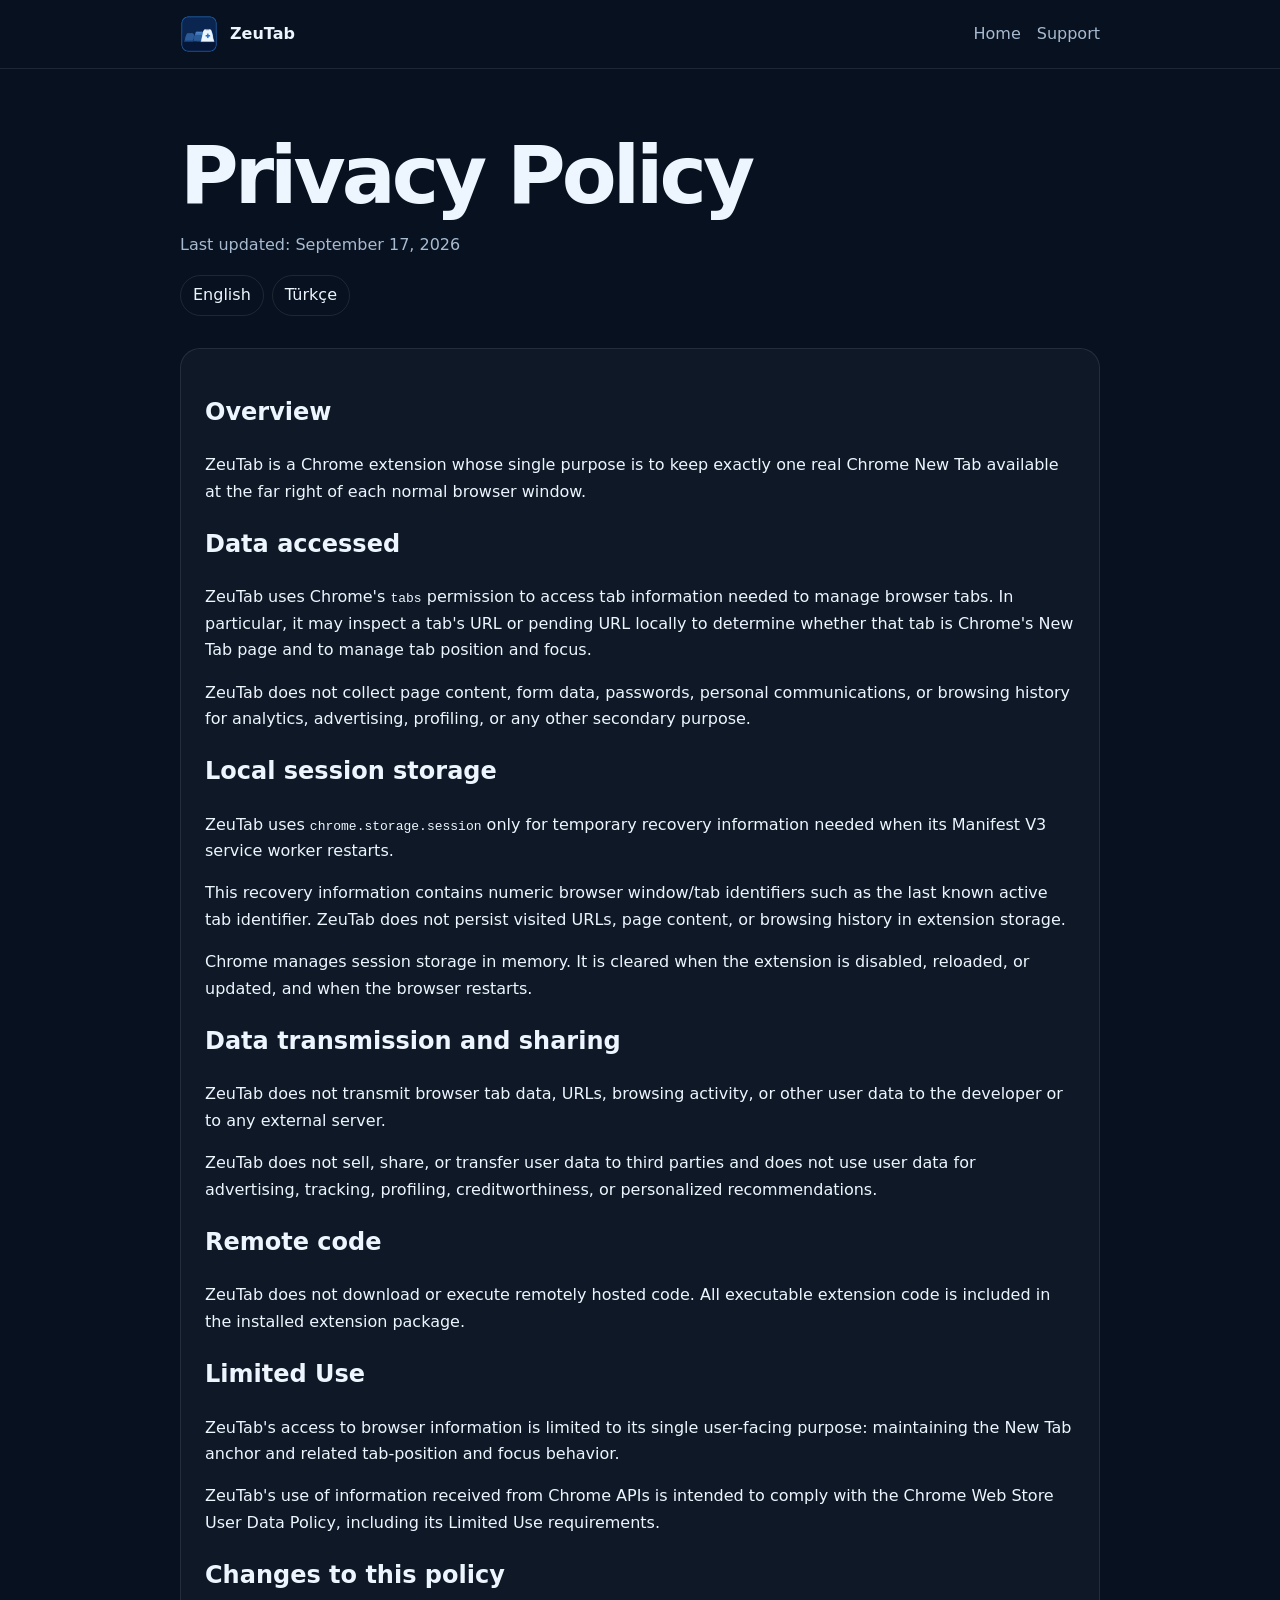
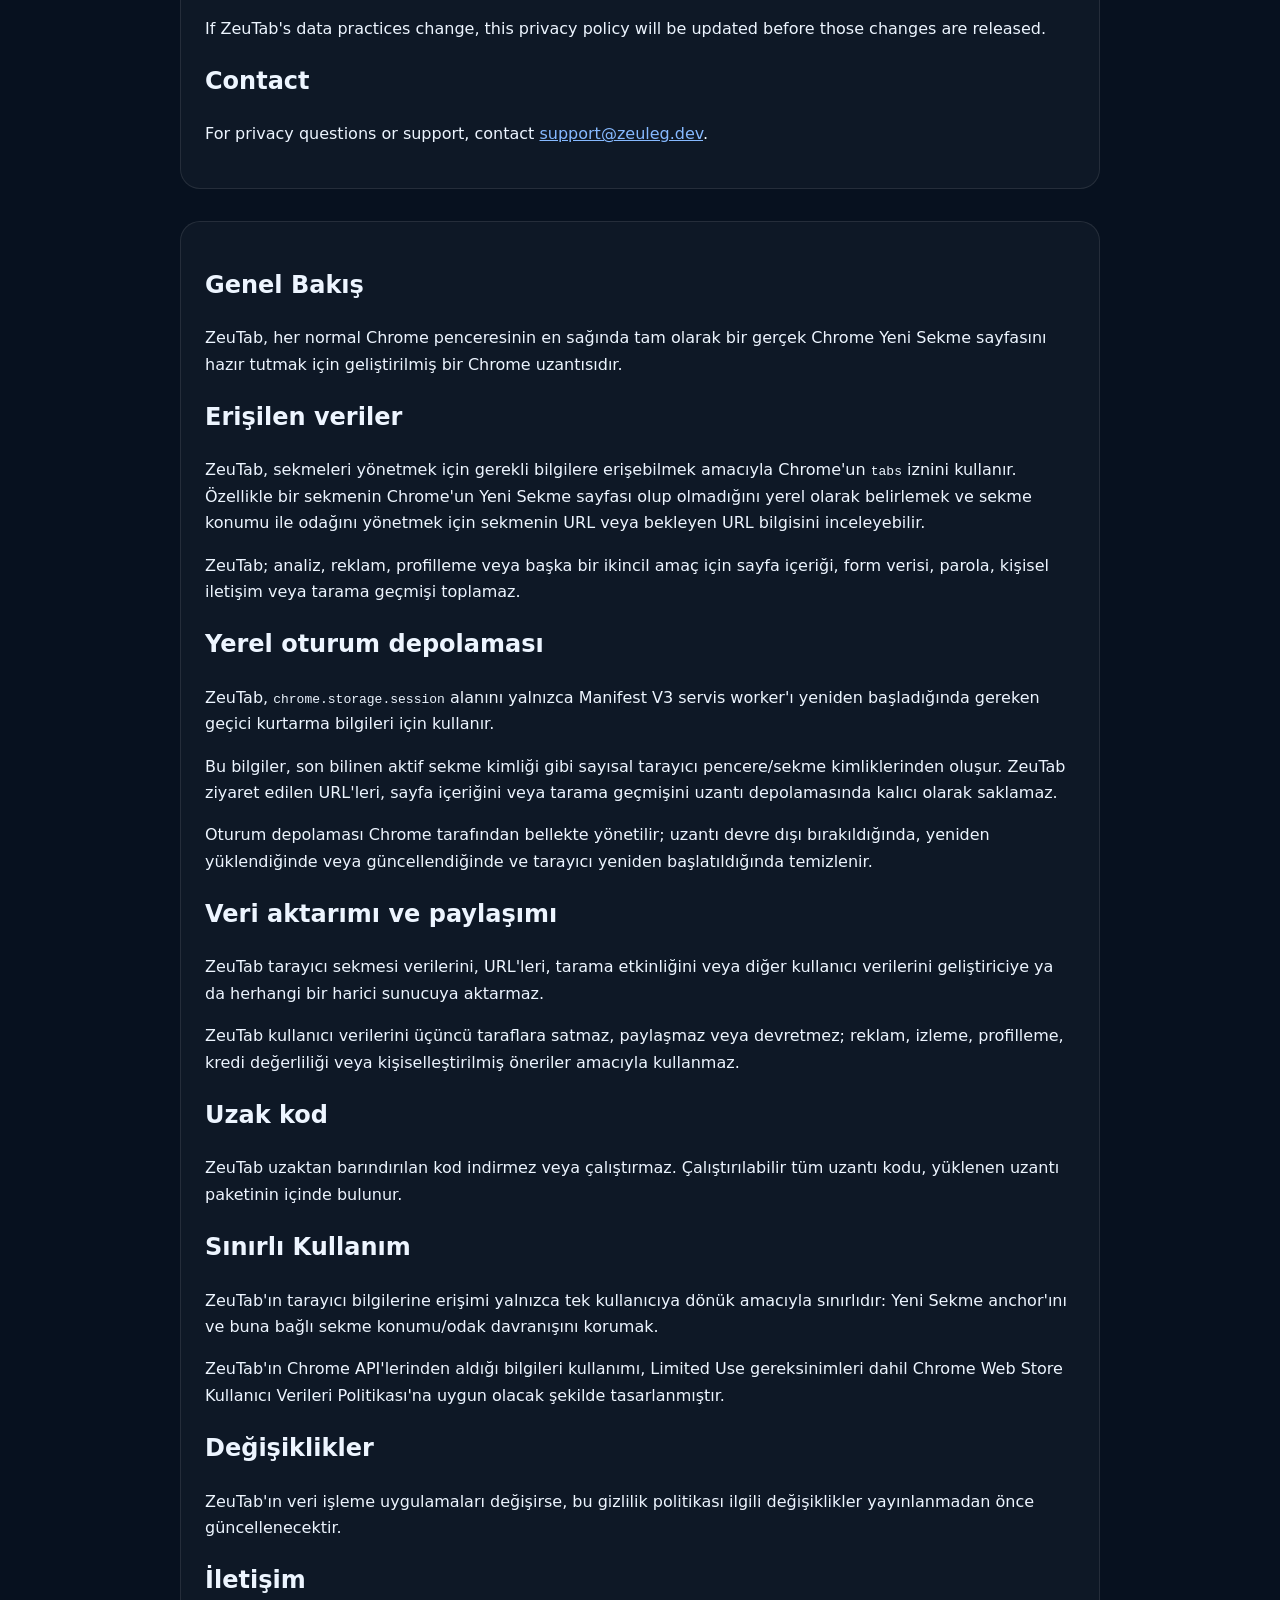
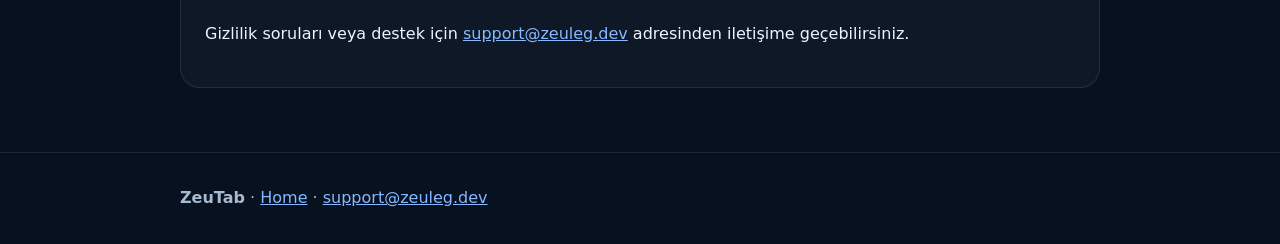
==== privacy/index.html @ 3dd9a34e "." ====
<!doctype html><html lang="en"><head><meta charset="utf-8"><meta name="viewport" content="width=device-width,initial-scale=1"><title>Privacy Policy · ZeuTab</title><link rel="icon" href="/assets/icon128.png"><link rel="stylesheet" href="/styles.css"></head><body><header><div class="wrap nav"><a class="brand" href="/"><img src="/assets/icon128.png" alt=""><span>ZeuTab</span></a><nav><a href="/">Home</a><a href="mailto:support@zeuleg.dev">Support</a></nav></div></header><main class="wrap policy"><h1>Privacy Policy</h1><p class="lede">Last updated: September 17, 2026</p><p><a class="pill" href="#english">English</a><a class="pill" href="#turkce">Türkçe</a></p><article id="english"><h2>Overview</h2><p>ZeuTab is a Chrome extension whose single purpose is to keep exactly one real Chrome New Tab available at the far right of each normal browser window.</p><h2>Data accessed</h2><p>ZeuTab uses Chrome's <code>tabs</code> permission to access tab information needed to manage browser tabs. In particular, it may inspect a tab's URL or pending URL locally to determine whether that tab is Chrome's New Tab page and to manage tab position and focus.</p><p>ZeuTab does not collect page content, form data, passwords, personal communications, or browsing history for analytics, advertising, profiling, or any other secondary purpose.</p><h2>Local session storage</h2><p>ZeuTab uses <code>chrome.storage.session</code> only for temporary recovery information needed when its Manifest V3 service worker restarts.</p><p>This recovery information contains numeric browser window/tab identifiers such as the last known active tab identifier. ZeuTab does not persist visited URLs, page content, or browsing history in extension storage.</p><p>Chrome manages session storage in memory. It is cleared when the extension is disabled, reloaded, or updated, and when the browser restarts.</p><h2>Data transmission and sharing</h2><p>ZeuTab does not transmit browser tab data, URLs, browsing activity, or other user data to the developer or to any external server.</p><p>ZeuTab does not sell, share, or transfer user data to third parties and does not use user data for advertising, tracking, profiling, creditworthiness, or personalized recommendations.</p><h2>Remote code</h2><p>ZeuTab does not download or execute remotely hosted code. All executable extension code is included in the installed extension package.</p><h2>Limited Use</h2><p>ZeuTab's access to browser information is limited to its single user-facing purpose: maintaining the New Tab anchor and related tab-position and focus behavior.</p><p>ZeuTab's use of information received from Chrome APIs is intended to comply with the Chrome Web Store User Data Policy, including its Limited Use requirements.</p><h2>Changes to this policy</h2><p>If ZeuTab's data practices change, this privacy policy will be updated before those changes are released.</p><h2>Contact</h2><p>For privacy questions or support, contact <a href="mailto:support@zeuleg.dev">support@zeuleg.dev</a>.</p></article><article id="turkce" lang="tr"><h2>Genel Bakış</h2><p>ZeuTab, her normal Chrome penceresinin en sağında tam olarak bir gerçek Chrome Yeni Sekme sayfasını hazır tutmak için geliştirilmiş bir Chrome uzantısıdır.</p><h2>Erişilen veriler</h2><p>ZeuTab, sekmeleri yönetmek için gerekli bilgilere erişebilmek amacıyla Chrome'un <code>tabs</code> iznini kullanır. Özellikle bir sekmenin Chrome'un Yeni Sekme sayfası olup olmadığını yerel olarak belirlemek ve sekme konumu ile odağını yönetmek için sekmenin URL veya bekleyen URL bilgisini inceleyebilir.</p><p>ZeuTab; analiz, reklam, profilleme veya başka bir ikincil amaç için sayfa içeriği, form verisi, parola, kişisel iletişim veya tarama geçmişi toplamaz.</p><h2>Yerel oturum depolaması</h2><p>ZeuTab, <code>chrome.storage.session</code> alanını yalnızca Manifest V3 servis worker'ı yeniden başladığında gereken geçici kurtarma bilgileri için kullanır.</p><p>Bu bilgiler, son bilinen aktif sekme kimliği gibi sayısal tarayıcı pencere/sekme kimliklerinden oluşur. ZeuTab ziyaret edilen URL'leri, sayfa içeriğini veya tarama geçmişini uzantı depolamasında kalıcı olarak saklamaz.</p><p>Oturum depolaması Chrome tarafından bellekte yönetilir; uzantı devre dışı bırakıldığında, yeniden yüklendiğinde veya güncellendiğinde ve tarayıcı yeniden başlatıldığında temizlenir.</p><h2>Veri aktarımı ve paylaşımı</h2><p>ZeuTab tarayıcı sekmesi verilerini, URL'leri, tarama etkinliğini veya diğer kullanıcı verilerini geliştiriciye ya da herhangi bir harici sunucuya aktarmaz.</p><p>ZeuTab kullanıcı verilerini üçüncü taraflara satmaz, paylaşmaz veya devretmez; reklam, izleme, profilleme, kredi değerliliği veya kişiselleştirilmiş öneriler amacıyla kullanmaz.</p><h2>Uzak kod</h2><p>ZeuTab uzaktan barındırılan kod indirmez veya çalıştırmaz. Çalıştırılabilir tüm uzantı kodu, yüklenen uzantı paketinin içinde bulunur.</p><h2>Sınırlı Kullanım</h2><p>ZeuTab'ın tarayıcı bilgilerine erişimi yalnızca tek kullanıcıya dönük amacıyla sınırlıdır: Yeni Sekme anchor'ını ve buna bağlı sekme konumu/odak davranışını korumak.</p><p>ZeuTab'ın Chrome API'lerinden aldığı bilgileri kullanımı, Limited Use gereksinimleri dahil Chrome Web Store Kullanıcı Verileri Politikası'na uygun olacak şekilde tasarlanmıştır.</p><h2>Değişiklikler</h2><p>ZeuTab'ın veri işleme uygulamaları değişirse, bu gizlilik politikası ilgili değişiklikler yayınlanmadan önce güncellenecektir.</p><h2>İletişim</h2><p>Gizlilik soruları veya destek için <a href="mailto:support@zeuleg.dev">support@zeuleg.dev</a> adresinden iletişime geçebilirsiniz.</p></article></main><footer><div class="wrap"><strong>ZeuTab</strong> · <a href="/">Home</a> · <a href="mailto:support@zeuleg.dev">support@zeuleg.dev</a></div></footer></body></html>
---- styles.css ----
body{margin:0;font-family:system-ui,-apple-system,Segoe UI,sans-serif;background:#07111f;color:#edf5ff;line-height:1.65}a{color:#86b9ff}.wrap{width:min(calc(100% - 2rem),920px);margin:auto}header,footer{border-color:#ffffff18;border-style:solid;border-width:0 0 1px}.nav{min-height:68px;display:flex;align-items:center;justify-content:space-between}.brand{display:flex;gap:.75rem;align-items:center;color:#edf5ff;text-decoration:none;font-weight:800}.brand img{width:38px;height:38px;border-radius:10px}nav a{margin-left:1rem;color:#a7bad0;text-decoration:none}.hero{padding:6rem 0 4rem;display:grid;grid-template-columns:1fr auto;gap:3rem;align-items:center}.hero h1,.policy h1{font-size:clamp(2.6rem,8vw,5rem);line-height:1;letter-spacing:-.05em;margin:.2rem 0 1rem}.hero p,.lede,.card p,footer{color:#a7bad0}.hero img{width:150px;height:150px;border-radius:30px}.grid{display:grid;grid-template-columns:repeat(3,1fr);gap:1rem;margin-bottom:5rem}.card,article{background:#ffffff08;border:1px solid #ffffff18;border-radius:20px;padding:1.5rem}.policy{padding:4rem 0}.policy article{margin-top:2rem}.pill{display:inline-block;padding:.4rem .75rem;border:1px solid #ffffff18;border-radius:999px;text-decoration:none;color:#edf5ff;margin-right:.5rem}footer{padding:2rem 0;border-width:1px 0 0}@media(max-width:760px){.hero{grid-template-columns:1fr}.grid{grid-template-columns:1fr}nav{display:none}}
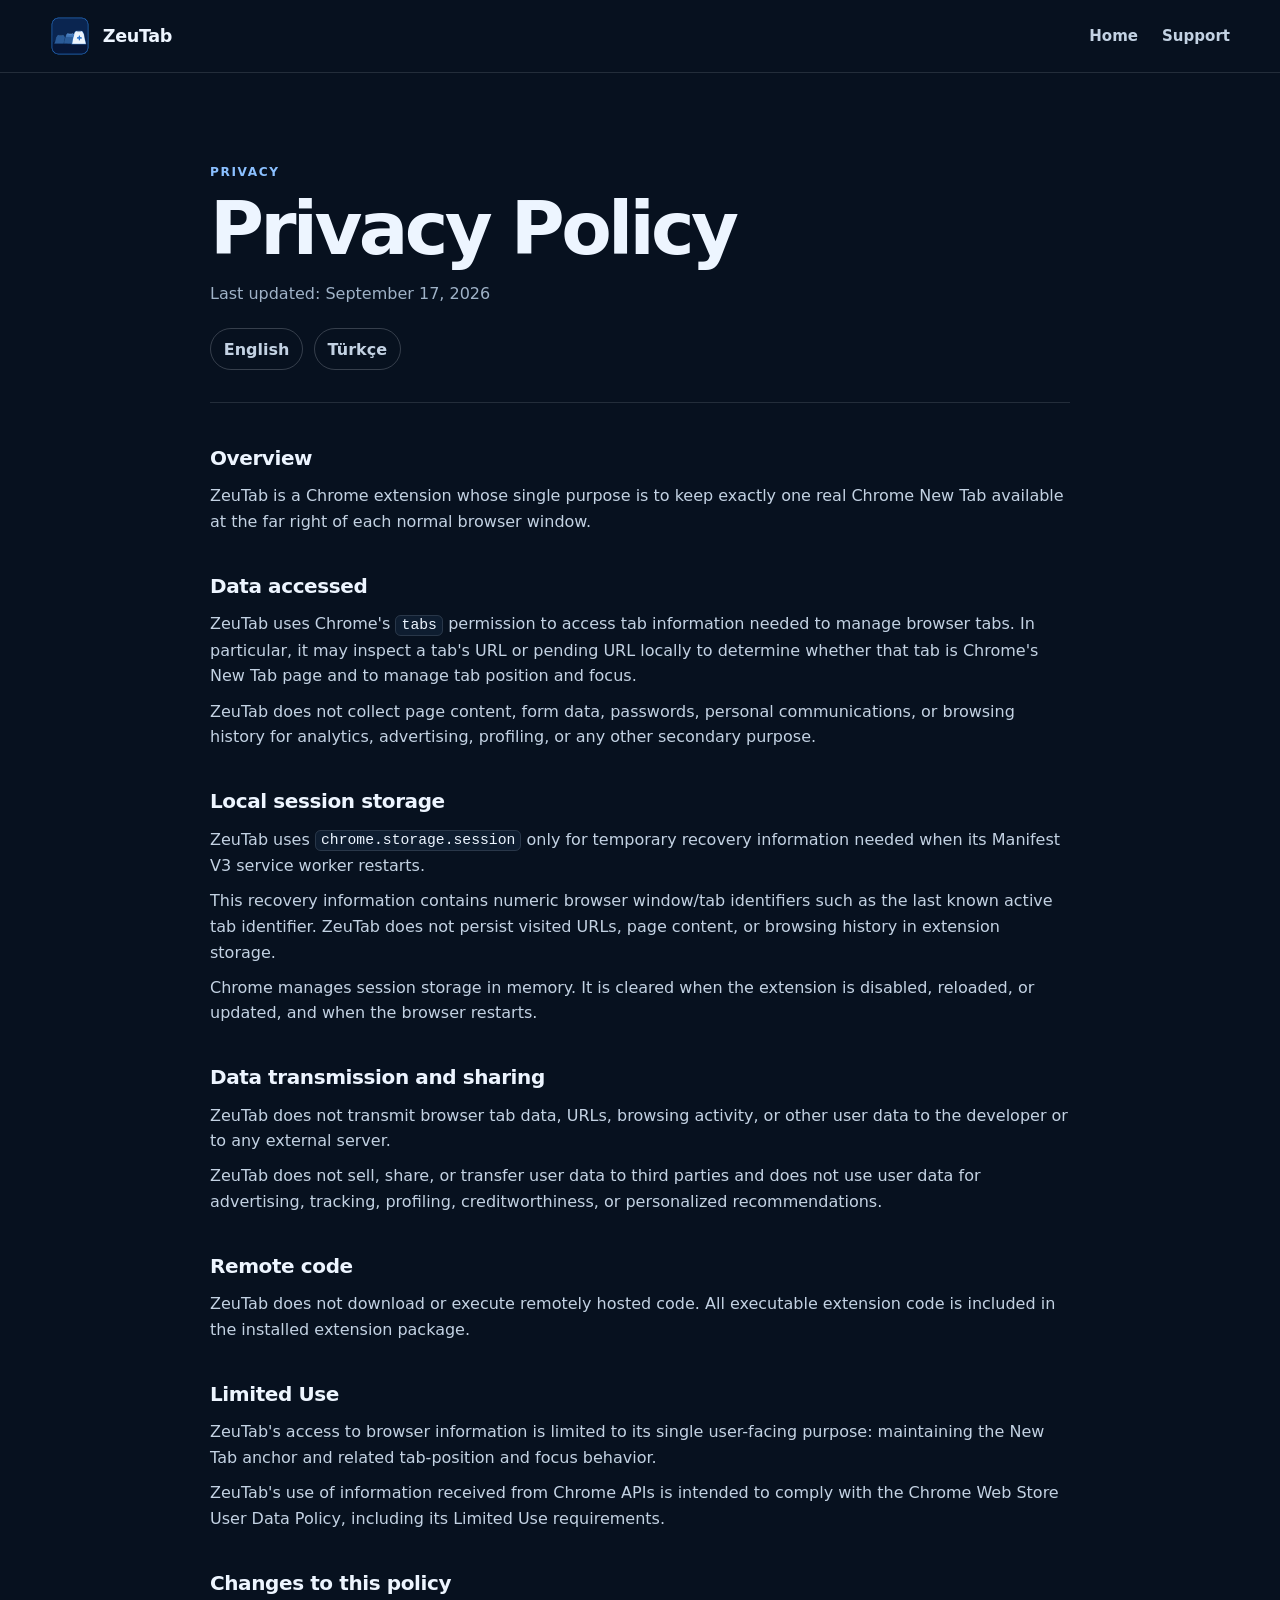
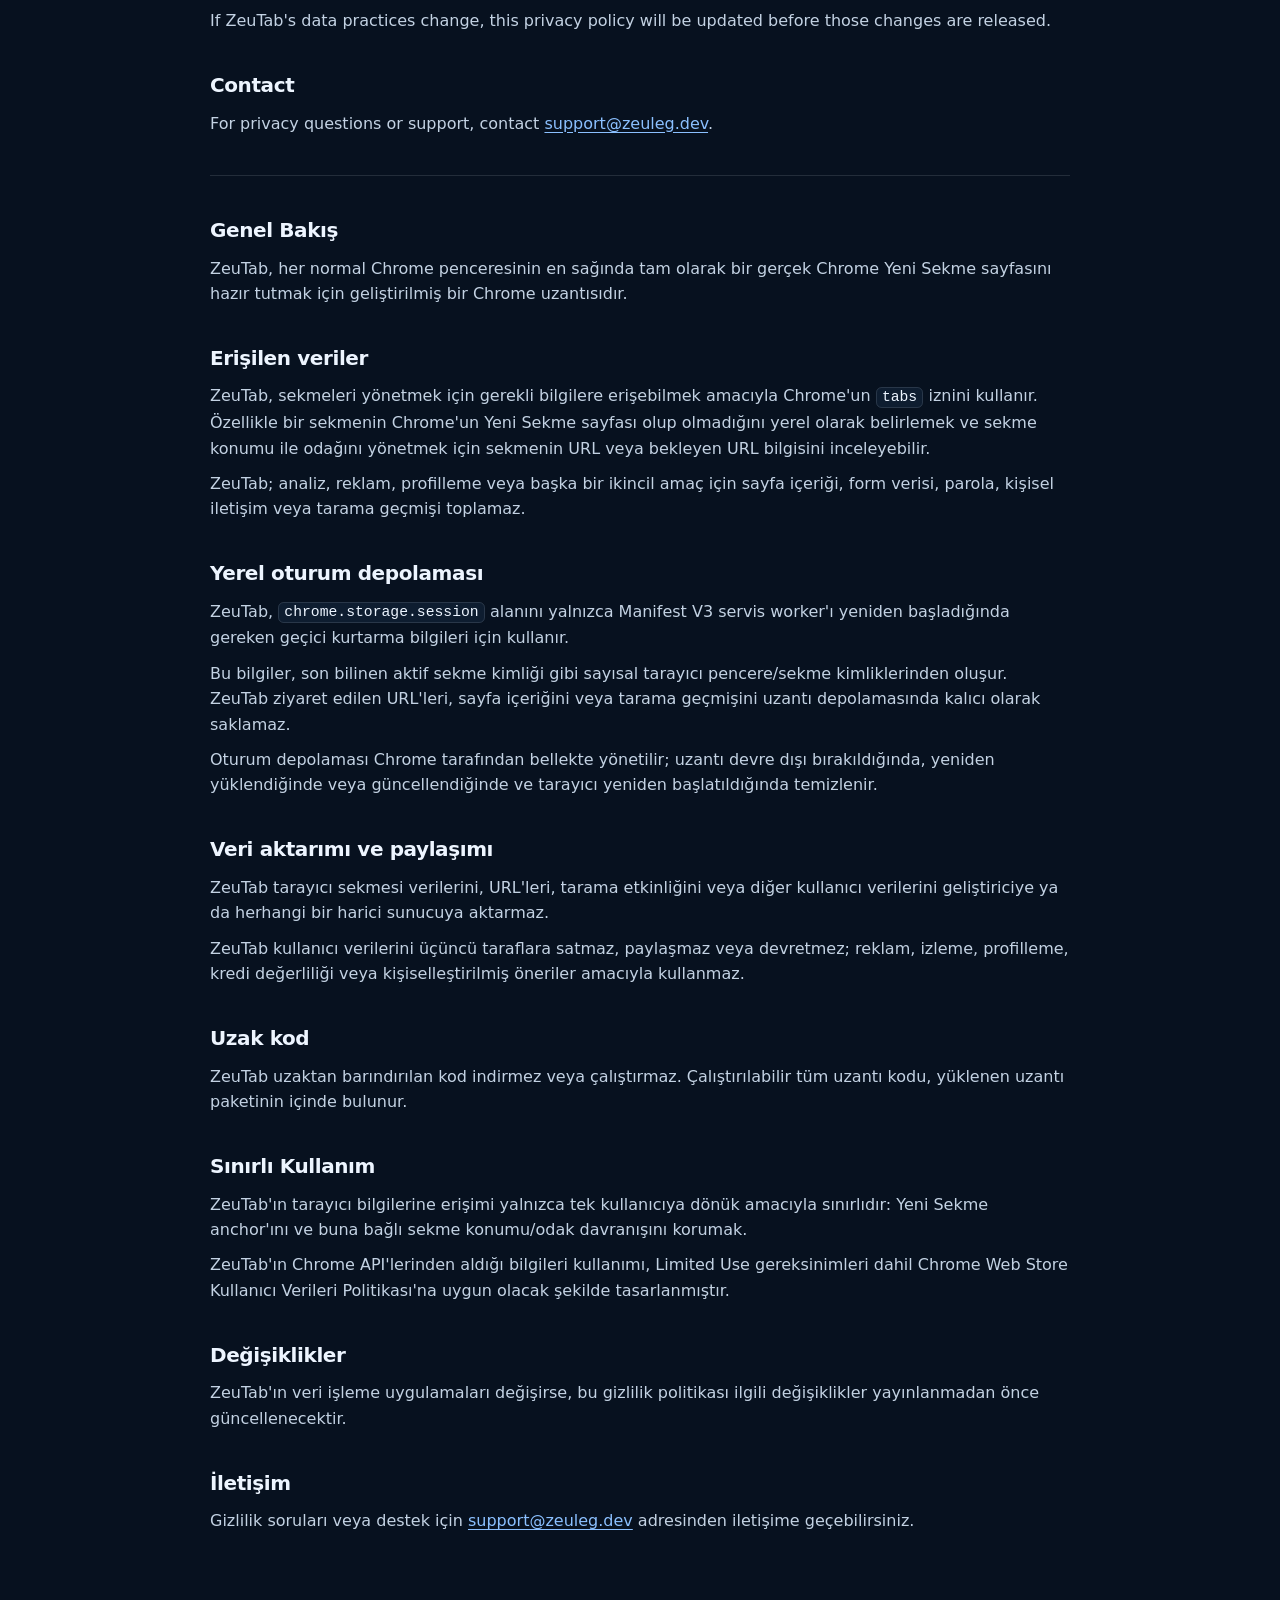
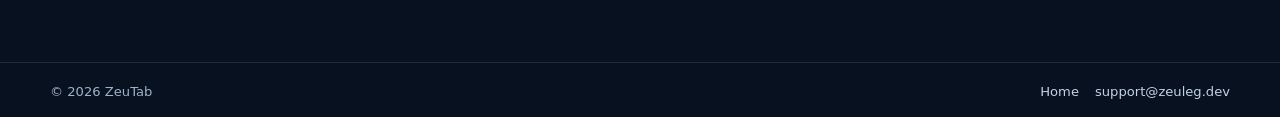
==== commit 93033edd: "Polish privacy page presentation" ====
--- a/privacy/index.html
+++ b/privacy/index.html
@@ -1 +1,115 @@
-<!doctype html><html lang="en"><head><meta charset="utf-8"><meta name="viewport" content="width=device-width,initial-scale=1"><title>Privacy Policy · ZeuTab</title><link rel="icon" href="/assets/icon128.png"><link rel="stylesheet" href="/styles.css"></head><body><header><div class="wrap nav"><a class="brand" href="/"><img src="/assets/icon128.png" alt=""><span>ZeuTab</span></a><nav><a href="/">Home</a><a href="mailto:support@zeuleg.dev">Support</a></nav></div></header><main class="wrap policy"><h1>Privacy Policy</h1><p class="lede">Last updated: September 17, 2026</p><p><a class="pill" href="#english">English</a><a class="pill" href="#turkce">Türkçe</a></p><article id="english"><h2>Overview</h2><p>ZeuTab is a Chrome extension whose single purpose is to keep exactly one real Chrome New Tab available at the far right of each normal browser window.</p><h2>Data accessed</h2><p>ZeuTab uses Chrome's <code>tabs</code> permission to access tab information needed to manage browser tabs. In particular, it may inspect a tab's URL or pending URL locally to determine whether that tab is Chrome's New Tab page and to manage tab position and focus.</p><p>ZeuTab does not collect page content, form data, passwords, personal communications, or browsing history for analytics, advertising, profiling, or any other secondary purpose.</p><h2>Local session storage</h2><p>ZeuTab uses <code>chrome.storage.session</code> only for temporary recovery information needed when its Manifest V3 service worker restarts.</p><p>This recovery information contains numeric browser window/tab identifiers such as the last known active tab identifier. ZeuTab does not persist visited URLs, page content, or browsing history in extension storage.</p><p>Chrome manages session storage in memory. It is cleared when the extension is disabled, reloaded, or updated, and when the browser restarts.</p><h2>Data transmission and sharing</h2><p>ZeuTab does not transmit browser tab data, URLs, browsing activity, or other user data to the developer or to any external server.</p><p>ZeuTab does not sell, share, or transfer user data to third parties and does not use user data for advertising, tracking, profiling, creditworthiness, or personalized recommendations.</p><h2>Remote code</h2><p>ZeuTab does not download or execute remotely hosted code. All executable extension code is included in the installed extension package.</p><h2>Limited Use</h2><p>ZeuTab's access to browser information is limited to its single user-facing purpose: maintaining the New Tab anchor and related tab-position and focus behavior.</p><p>ZeuTab's use of information received from Chrome APIs is intended to comply with the Chrome Web Store User Data Policy, including its Limited Use requirements.</p><h2>Changes to this policy</h2><p>If ZeuTab's data practices change, this privacy policy will be updated before those changes are released.</p><h2>Contact</h2><p>For privacy questions or support, contact <a href="mailto:support@zeuleg.dev">support@zeuleg.dev</a>.</p></article><article id="turkce" lang="tr"><h2>Genel Bakış</h2><p>ZeuTab, her normal Chrome penceresinin en sağında tam olarak bir gerçek Chrome Yeni Sekme sayfasını hazır tutmak için geliştirilmiş bir Chrome uzantısıdır.</p><h2>Erişilen veriler</h2><p>ZeuTab, sekmeleri yönetmek için gerekli bilgilere erişebilmek amacıyla Chrome'un <code>tabs</code> iznini kullanır. Özellikle bir sekmenin Chrome'un Yeni Sekme sayfası olup olmadığını yerel olarak belirlemek ve sekme konumu ile odağını yönetmek için sekmenin URL veya bekleyen URL bilgisini inceleyebilir.</p><p>ZeuTab; analiz, reklam, profilleme veya başka bir ikincil amaç için sayfa içeriği, form verisi, parola, kişisel iletişim veya tarama geçmişi toplamaz.</p><h2>Yerel oturum depolaması</h2><p>ZeuTab, <code>chrome.storage.session</code> alanını yalnızca Manifest V3 servis worker'ı yeniden başladığında gereken geçici kurtarma bilgileri için kullanır.</p><p>Bu bilgiler, son bilinen aktif sekme kimliği gibi sayısal tarayıcı pencere/sekme kimliklerinden oluşur. ZeuTab ziyaret edilen URL'leri, sayfa içeriğini veya tarama geçmişini uzantı depolamasında kalıcı olarak saklamaz.</p><p>Oturum depolaması Chrome tarafından bellekte yönetilir; uzantı devre dışı bırakıldığında, yeniden yüklendiğinde veya güncellendiğinde ve tarayıcı yeniden başlatıldığında temizlenir.</p><h2>Veri aktarımı ve paylaşımı</h2><p>ZeuTab tarayıcı sekmesi verilerini, URL'leri, tarama etkinliğini veya diğer kullanıcı verilerini geliştiriciye ya da herhangi bir harici sunucuya aktarmaz.</p><p>ZeuTab kullanıcı verilerini üçüncü taraflara satmaz, paylaşmaz veya devretmez; reklam, izleme, profilleme, kredi değerliliği veya kişiselleştirilmiş öneriler amacıyla kullanmaz.</p><h2>Uzak kod</h2><p>ZeuTab uzaktan barındırılan kod indirmez veya çalıştırmaz. Çalıştırılabilir tüm uzantı kodu, yüklenen uzantı paketinin içinde bulunur.</p><h2>Sınırlı Kullanım</h2><p>ZeuTab'ın tarayıcı bilgilerine erişimi yalnızca tek kullanıcıya dönük amacıyla sınırlıdır: Yeni Sekme anchor'ını ve buna bağlı sekme konumu/odak davranışını korumak.</p><p>ZeuTab'ın Chrome API'lerinden aldığı bilgileri kullanımı, Limited Use gereksinimleri dahil Chrome Web Store Kullanıcı Verileri Politikası'na uygun olacak şekilde tasarlanmıştır.</p><h2>Değişiklikler</h2><p>ZeuTab'ın veri işleme uygulamaları değişirse, bu gizlilik politikası ilgili değişiklikler yayınlanmadan önce güncellenecektir.</p><h2>İletişim</h2><p>Gizlilik soruları veya destek için <a href="mailto:support@zeuleg.dev">support@zeuleg.dev</a> adresinden iletişime geçebilirsiniz.</p></article></main><footer><div class="wrap"><strong>ZeuTab</strong> · <a href="/">Home</a> · <a href="mailto:support@zeuleg.dev">support@zeuleg.dev</a></div></footer></body></html>+<!doctype html>
+<html lang="en">
+  <head>
+    <meta charset="utf-8" />
+    <meta name="viewport" content="width=device-width, initial-scale=1" />
+    <title>Privacy Policy · ZeuTab</title>
+    <meta
+      name="description"
+      content="ZeuTab privacy policy: local tab processing, temporary session recovery hints, and no transmission of tab data to external servers."
+    />
+    <link rel="icon" type="image/png" sizes="128x128" href="/assets/icon128.png" />
+    <link rel="stylesheet" href="/styles.css" />
+  </head>
+  <body>
+    <a class="skip-link" href="#main">Skip to content</a>
+    <div class="page-shell">
+      <header class="site-header">
+        <div class="wrap header-inner">
+          <a class="brand" href="/" aria-label="ZeuTab home">
+            <img src="/assets/icon128.png" width="40" height="40" alt="" />
+            <span>ZeuTab</span>
+          </a>
+          <nav class="site-nav" aria-label="Primary navigation">
+            <a href="/">Home</a>
+            <a href="mailto:support@zeuleg.dev">Support</a>
+          </nav>
+        </div>
+      </header>
+
+      <main id="main" class="policy-main">
+        <header class="policy-header">
+          <p class="policy-kicker">Privacy</p>
+          <h1>Privacy Policy</h1>
+          <p class="policy-meta">Last updated: September 17, 2026</p>
+          <nav class="language-links" aria-label="Privacy policy languages">
+            <a class="pill" href="#english">English</a>
+            <a class="pill" href="#turkce">Türkçe</a>
+          </nav>
+        </header>
+
+        <article id="english" class="policy-article">
+          <h2>Overview</h2>
+          <p>ZeuTab is a Chrome extension whose single purpose is to keep exactly one real Chrome New Tab available at the far right of each normal browser window.</p>
+
+          <h2>Data accessed</h2>
+          <p>ZeuTab uses Chrome's <code>tabs</code> permission to access tab information needed to manage browser tabs. In particular, it may inspect a tab's URL or pending URL locally to determine whether that tab is Chrome's New Tab page and to manage tab position and focus.</p>
+          <p>ZeuTab does not collect page content, form data, passwords, personal communications, or browsing history for analytics, advertising, profiling, or any other secondary purpose.</p>
+
+          <h2>Local session storage</h2>
+          <p>ZeuTab uses <code>chrome.storage.session</code> only for temporary recovery information needed when its Manifest V3 service worker restarts.</p>
+          <p>This recovery information contains numeric browser window/tab identifiers such as the last known active tab identifier. ZeuTab does not persist visited URLs, page content, or browsing history in extension storage.</p>
+          <p>Chrome manages session storage in memory. It is cleared when the extension is disabled, reloaded, or updated, and when the browser restarts.</p>
+
+          <h2>Data transmission and sharing</h2>
+          <p>ZeuTab does not transmit browser tab data, URLs, browsing activity, or other user data to the developer or to any external server.</p>
+          <p>ZeuTab does not sell, share, or transfer user data to third parties and does not use user data for advertising, tracking, profiling, creditworthiness, or personalized recommendations.</p>
+
+          <h2>Remote code</h2>
+          <p>ZeuTab does not download or execute remotely hosted code. All executable extension code is included in the installed extension package.</p>
+
+          <h2>Limited Use</h2>
+          <p>ZeuTab's access to browser information is limited to its single user-facing purpose: maintaining the New Tab anchor and related tab-position and focus behavior.</p>
+          <p>ZeuTab's use of information received from Chrome APIs is intended to comply with the Chrome Web Store User Data Policy, including its Limited Use requirements.</p>
+
+          <h2>Changes to this policy</h2>
+          <p>If ZeuTab's data practices change, this privacy policy will be updated before those changes are released.</p>
+
+          <h2>Contact</h2>
+          <p>For privacy questions or support, contact <a href="mailto:support@zeuleg.dev">support@zeuleg.dev</a>.</p>
+        </article>
+
+        <article id="turkce" class="policy-article" lang="tr">
+          <h2>Genel Bakış</h2>
+          <p>ZeuTab, her normal Chrome penceresinin en sağında tam olarak bir gerçek Chrome Yeni Sekme sayfasını hazır tutmak için geliştirilmiş bir Chrome uzantısıdır.</p>
+
+          <h2>Erişilen veriler</h2>
+          <p>ZeuTab, sekmeleri yönetmek için gerekli bilgilere erişebilmek amacıyla Chrome'un <code>tabs</code> iznini kullanır. Özellikle bir sekmenin Chrome'un Yeni Sekme sayfası olup olmadığını yerel olarak belirlemek ve sekme konumu ile odağını yönetmek için sekmenin URL veya bekleyen URL bilgisini inceleyebilir.</p>
+          <p>ZeuTab; analiz, reklam, profilleme veya başka bir ikincil amaç için sayfa içeriği, form verisi, parola, kişisel iletişim veya tarama geçmişi toplamaz.</p>
+
+          <h2>Yerel oturum depolaması</h2>
+          <p>ZeuTab, <code>chrome.storage.session</code> alanını yalnızca Manifest V3 servis worker'ı yeniden başladığında gereken geçici kurtarma bilgileri için kullanır.</p>
+          <p>Bu bilgiler, son bilinen aktif sekme kimliği gibi sayısal tarayıcı pencere/sekme kimliklerinden oluşur. ZeuTab ziyaret edilen URL'leri, sayfa içeriğini veya tarama geçmişini uzantı depolamasında kalıcı olarak saklamaz.</p>
+          <p>Oturum depolaması Chrome tarafından bellekte yönetilir; uzantı devre dışı bırakıldığında, yeniden yüklendiğinde veya güncellendiğinde ve tarayıcı yeniden başlatıldığında temizlenir.</p>
+
+          <h2>Veri aktarımı ve paylaşımı</h2>
+          <p>ZeuTab tarayıcı sekmesi verilerini, URL'leri, tarama etkinliğini veya diğer kullanıcı verilerini geliştiriciye ya da herhangi bir harici sunucuya aktarmaz.</p>
+          <p>ZeuTab kullanıcı verilerini üçüncü taraflara satmaz, paylaşmaz veya devretmez; reklam, izleme, profilleme, kredi değerliliği veya kişiselleştirilmiş öneriler amacıyla kullanmaz.</p>
+
+          <h2>Uzak kod</h2>
+          <p>ZeuTab uzaktan barındırılan kod indirmez veya çalıştırmaz. Çalıştırılabilir tüm uzantı kodu, yüklenen uzantı paketinin içinde bulunur.</p>
+
+          <h2>Sınırlı Kullanım</h2>
+          <p>ZeuTab'ın tarayıcı bilgilerine erişimi yalnızca tek kullanıcıya dönük amacıyla sınırlıdır: Yeni Sekme anchor'ını ve buna bağlı sekme konumu/odak davranışını korumak.</p>
+          <p>ZeuTab'ın Chrome API'lerinden aldığı bilgileri kullanımı, Limited Use gereksinimleri dahil Chrome Web Store Kullanıcı Verileri Politikası'na uygun olacak şekilde tasarlanmıştır.</p>
+
+          <h2>Değişiklikler</h2>
+          <p>ZeuTab'ın veri işleme uygulamaları değişirse, bu gizlilik politikası ilgili değişiklikler yayınlanmadan önce güncellenecektir.</p>
+
+          <h2>İletişim</h2>
+          <p>Gizlilik soruları veya destek için <a href="mailto:support@zeuleg.dev">support@zeuleg.dev</a> adresinden iletişime geçebilirsiniz.</p>
+        </article>
+      </main>
+
+      <footer class="site-footer">
+        <div class="wrap footer-inner">
+          <span>© 2026 ZeuTab</span>
+          <span class="footer-links">
+            <a href="/">Home</a>
+            <a href="mailto:support@zeuleg.dev">support@zeuleg.dev</a>
+          </span>
+        </div>
+      </footer>
+    </div>
+  </body>
+</html>
--- a/styles.css
+++ b/styles.css
@@ -1 +1,534 @@
-body{margin:0;font-family:system-ui,-apple-system,Segoe UI,sans-serif;background:#07111f;color:#edf5ff;line-height:1.65}a{color:#86b9ff}.wrap{width:min(calc(100% - 2rem),920px);margin:auto}header,footer{border-color:#ffffff18;border-style:solid;border-width:0 0 1px}.nav{min-height:68px;display:flex;align-items:center;justify-content:space-between}.brand{display:flex;gap:.75rem;align-items:center;color:#edf5ff;text-decoration:none;font-weight:800}.brand img{width:38px;height:38px;border-radius:10px}nav a{margin-left:1rem;color:#a7bad0;text-decoration:none}.hero{padding:6rem 0 4rem;display:grid;grid-template-columns:1fr auto;gap:3rem;align-items:center}.hero h1,.policy h1{font-size:clamp(2.6rem,8vw,5rem);line-height:1;letter-spacing:-.05em;margin:.2rem 0 1rem}.hero p,.lede,.card p,footer{color:#a7bad0}.hero img{width:150px;height:150px;border-radius:30px}.grid{display:grid;grid-template-columns:repeat(3,1fr);gap:1rem;margin-bottom:5rem}.card,article{background:#ffffff08;border:1px solid #ffffff18;border-radius:20px;padding:1.5rem}.policy{padding:4rem 0}.policy article{margin-top:2rem}.pill{display:inline-block;padding:.4rem .75rem;border:1px solid #ffffff18;border-radius:999px;text-decoration:none;color:#edf5ff;margin-right:.5rem}footer{padding:2rem 0;border-width:1px 0 0}@media(max-width:760px){.hero{grid-template-columns:1fr}.grid{grid-template-columns:1fr}nav{display:none}}+:root {
+  color-scheme: dark;
+  --bg: #07111f;
+  --surface: #0b1727;
+  --surface-strong: #0e1d30;
+  --text: #edf5ff;
+  --muted: #9fb2c7;
+  --muted-strong: #c3d2e3;
+  --line: rgba(237, 245, 255, 0.12);
+  --line-strong: rgba(237, 245, 255, 0.2);
+  --accent: #63a7ff;
+  --accent-strong: #8bc0ff;
+  --focus: #b7d8ff;
+}
+
+* {
+  box-sizing: border-box;
+}
+
+html {
+  background: var(--bg);
+}
+
+body {
+  margin: 0;
+  min-width: 320px;
+  background: var(--bg);
+  color: var(--text);
+  font-family:
+    Inter, ui-sans-serif, system-ui, -apple-system, BlinkMacSystemFont, "Segoe UI", sans-serif;
+  font-size: 16px;
+  line-height: 1.6;
+  -webkit-font-smoothing: antialiased;
+  text-rendering: optimizeLegibility;
+}
+
+img {
+  display: block;
+  max-width: 100%;
+}
+
+a {
+  color: var(--accent-strong);
+  text-underline-offset: 0.2em;
+}
+
+a:hover {
+  color: var(--text);
+}
+
+a:focus-visible {
+  outline: 3px solid var(--focus);
+  outline-offset: 4px;
+  border-radius: 4px;
+}
+
+.skip-link {
+  position: fixed;
+  top: 0.75rem;
+  left: 0.75rem;
+  z-index: 20;
+  padding: 0.65rem 0.9rem;
+  border-radius: 0.6rem;
+  background: var(--text);
+  color: var(--bg);
+  font-weight: 700;
+  transform: translateY(-180%);
+  transition: transform 120ms ease;
+}
+
+.skip-link:focus {
+  transform: translateY(0);
+}
+
+.wrap {
+  width: min(calc(100% - clamp(2rem, 7vw, 7rem)), 1180px);
+  margin-inline: auto;
+}
+
+.page-shell {
+  min-height: 100svh;
+  display: grid;
+  grid-template-rows: auto minmax(0, 1fr) auto;
+}
+
+.site-header {
+  border-bottom: 1px solid var(--line);
+}
+
+.header-inner {
+  min-height: 72px;
+  display: flex;
+  align-items: center;
+  justify-content: space-between;
+  gap: 2rem;
+}
+
+.brand {
+  display: inline-flex;
+  align-items: center;
+  gap: 0.8rem;
+  color: var(--text);
+  font-size: 1.1rem;
+  font-weight: 800;
+  letter-spacing: -0.02em;
+  text-decoration: none;
+}
+
+.brand img {
+  width: 40px;
+  height: 40px;
+  border-radius: 10px;
+}
+
+.site-nav {
+  display: flex;
+  align-items: center;
+  gap: 1.5rem;
+}
+
+.site-nav a {
+  color: var(--muted-strong);
+  font-size: 0.94rem;
+  font-weight: 650;
+  text-decoration: none;
+}
+
+.site-nav a:hover {
+  color: var(--text);
+}
+
+.home-main {
+  display: grid;
+  align-items: center;
+}
+
+.hero {
+  display: grid;
+  grid-template-columns: minmax(0, 1.4fr) minmax(300px, 0.6fr);
+  align-items: center;
+  gap: clamp(3rem, 7vw, 7rem);
+  padding-block: clamp(2.4rem, 5vh, 4.25rem);
+}
+
+.hero-copy {
+  min-width: 0;
+}
+
+.eyebrow {
+  margin: 0 0 1rem;
+  color: var(--accent-strong);
+  font-size: 0.76rem;
+  font-weight: 800;
+  letter-spacing: 0.13em;
+  text-transform: uppercase;
+}
+
+.hero h1 {
+  max-width: 820px;
+  margin: 0;
+  font-size: clamp(3.05rem, 5.4vw, 4.9rem);
+  line-height: 0.98;
+  letter-spacing: -0.055em;
+  text-wrap: balance;
+}
+
+.hero-lede {
+  max-width: 720px;
+  margin: 1.45rem 0 0;
+  color: var(--muted-strong);
+  font-size: clamp(1.02rem, 1.4vw, 1.16rem);
+  line-height: 1.7;
+}
+
+.hero-links {
+  display: flex;
+  flex-wrap: wrap;
+  align-items: center;
+  gap: 0.85rem 1.35rem;
+  margin-top: 1.8rem;
+}
+
+.primary-link {
+  display: inline-flex;
+  align-items: center;
+  min-height: 44px;
+  padding: 0.65rem 1rem;
+  border: 1px solid var(--line-strong);
+  border-radius: 0.7rem;
+  background: var(--text);
+  color: var(--bg);
+  font-weight: 800;
+  text-decoration: none;
+}
+
+.primary-link:hover {
+  background: #dfeeff;
+  color: #07111f;
+}
+
+.text-link {
+  color: var(--muted-strong);
+  font-weight: 700;
+  text-decoration: none;
+}
+
+.product-points {
+  display: grid;
+  grid-template-columns: repeat(3, minmax(0, 1fr));
+  gap: 1.4rem;
+  margin: clamp(2.15rem, 4vh, 3rem) 0 0;
+  padding: 0;
+  list-style: none;
+}
+
+.product-points li {
+  padding-top: 1rem;
+  border-top: 1px solid var(--line);
+}
+
+.product-points strong,
+.product-points span {
+  display: block;
+}
+
+.product-points strong {
+  color: var(--text);
+  font-size: 0.92rem;
+}
+
+.product-points span {
+  margin-top: 0.28rem;
+  color: var(--muted);
+  font-size: 0.83rem;
+  line-height: 1.45;
+}
+
+.brand-visual {
+  position: relative;
+  justify-self: end;
+  width: min(100%, 340px);
+  padding: 1.45rem;
+  border: 1px solid var(--line);
+  border-radius: 1.5rem;
+  background: var(--surface);
+  box-shadow: 0 20px 55px rgba(0, 0, 0, 0.24);
+}
+
+.icon-frame {
+  display: grid;
+  min-height: 230px;
+  place-items: center;
+  border: 1px solid rgba(99, 167, 255, 0.18);
+  border-radius: 1.1rem;
+  background: #081525;
+}
+
+.hero-icon {
+  width: clamp(138px, 13vw, 176px);
+  height: auto;
+  border-radius: 28px;
+  filter: drop-shadow(0 14px 24px rgba(0, 0, 0, 0.28));
+}
+
+.tab-metaphor {
+  display: grid;
+  grid-template-columns: repeat(3, 1fr) 1.18fr;
+  align-items: end;
+  gap: 5px;
+  height: 45px;
+  margin-top: 1rem;
+  padding-inline: 0.3rem;
+  border-bottom: 1px solid rgba(139, 192, 255, 0.38);
+}
+
+.tab-shape {
+  position: relative;
+  display: block;
+  height: 27px;
+  clip-path: polygon(12% 0, 88% 0, 100% 100%, 0 100%);
+}
+
+.tab-shape-muted {
+  background: #102640;
+  box-shadow: inset 0 0 0 1px rgba(139, 192, 255, 0.19);
+}
+
+.tab-shape-new {
+  height: 34px;
+  background: #edf5ff;
+  box-shadow: inset 0 0 0 1px rgba(255, 255, 255, 0.8);
+  color: #176fdd;
+}
+
+.tab-shape-new span {
+  position: absolute;
+  inset: 0;
+  display: grid;
+  place-items: center;
+  font-size: 1.4rem;
+  font-weight: 750;
+  line-height: 1;
+}
+
+.visual-copy {
+  display: flex;
+  align-items: baseline;
+  justify-content: space-between;
+  gap: 1rem;
+  margin-top: 1rem;
+}
+
+.visual-label {
+  flex: 0 0 auto;
+  color: var(--accent-strong);
+  font-size: 0.64rem;
+  font-weight: 850;
+  letter-spacing: 0.12em;
+}
+
+.visual-copy p {
+  margin: 0;
+  color: var(--muted);
+  font-size: 0.78rem;
+  text-align: right;
+}
+
+.site-footer {
+  border-top: 1px solid var(--line);
+}
+
+.footer-inner {
+  min-height: 58px;
+  display: flex;
+  align-items: center;
+  justify-content: space-between;
+  gap: 1rem 2rem;
+  color: var(--muted);
+  font-size: 0.82rem;
+}
+
+.footer-links {
+  display: flex;
+  flex-wrap: wrap;
+  gap: 1rem;
+}
+
+.footer-links a {
+  color: var(--muted-strong);
+  text-decoration: none;
+}
+
+.policy-main {
+  width: min(calc(100% - clamp(2rem, 7vw, 7rem)), 860px);
+  margin-inline: auto;
+  padding-block: clamp(3rem, 7vw, 6rem);
+}
+
+.policy-header {
+  padding-bottom: 2rem;
+  border-bottom: 1px solid var(--line);
+}
+
+.policy-kicker {
+  margin: 0 0 0.6rem;
+  color: var(--accent-strong);
+  font-size: 0.76rem;
+  font-weight: 800;
+  letter-spacing: 0.13em;
+  text-transform: uppercase;
+}
+
+.policy-header h1 {
+  margin: 0;
+  font-size: clamp(2.6rem, 7vw, 4.6rem);
+  line-height: 1;
+  letter-spacing: -0.05em;
+}
+
+.policy-meta {
+  margin: 1rem 0 0;
+  color: var(--muted);
+}
+
+.language-links {
+  display: flex;
+  flex-wrap: wrap;
+  gap: 0.65rem;
+  margin-top: 1.35rem;
+}
+
+.pill {
+  display: inline-flex;
+  align-items: center;
+  min-height: 40px;
+  padding: 0.45rem 0.8rem;
+  border: 1px solid var(--line-strong);
+  border-radius: 999px;
+  color: var(--muted-strong);
+  font-weight: 700;
+  text-decoration: none;
+}
+
+.policy-article {
+  padding-block: 2.4rem;
+}
+
+.policy-article + .policy-article {
+  border-top: 1px solid var(--line);
+}
+
+.policy-article h2 {
+  margin: 2.2rem 0 0.6rem;
+  color: var(--text);
+  font-size: 1.25rem;
+  letter-spacing: -0.02em;
+}
+
+.policy-article h2:first-child {
+  margin-top: 0;
+}
+
+.policy-article p {
+  margin: 0.6rem 0 0;
+  color: var(--muted-strong);
+}
+
+code {
+  padding: 0.1em 0.35em;
+  border: 1px solid var(--line);
+  border-radius: 0.35rem;
+  background: var(--surface-strong);
+  color: var(--text);
+  font-family: ui-monospace, SFMono-Regular, Menlo, Consolas, monospace;
+  font-size: 0.92em;
+}
+
+@media (max-width: 980px) {
+  .page-shell {
+    min-height: 100svh;
+  }
+
+  .home-main {
+    display: block;
+  }
+
+  .hero {
+    grid-template-columns: 1fr;
+    gap: 2.75rem;
+    padding-block: 3rem;
+  }
+
+  .brand-visual {
+    justify-self: stretch;
+    width: min(100%, 520px);
+  }
+
+  .product-points {
+    max-width: 760px;
+  }
+}
+
+@media (max-width: 680px) {
+  .wrap,
+  .policy-main {
+    width: min(calc(100% - 2rem), 1180px);
+  }
+
+  .header-inner {
+    min-height: 64px;
+    gap: 1rem;
+  }
+
+  .brand img {
+    width: 36px;
+    height: 36px;
+  }
+
+  .site-nav {
+    gap: 0.85rem;
+  }
+
+  .site-nav a {
+    font-size: 0.88rem;
+  }
+
+  .hero {
+    padding-block: 2.5rem 3rem;
+  }
+
+  .hero h1 {
+    font-size: clamp(2.65rem, 13vw, 4rem);
+  }
+
+  .hero-lede {
+    margin-top: 1.2rem;
+  }
+
+  .product-points {
+    grid-template-columns: 1fr;
+    gap: 1rem;
+  }
+
+  .brand-visual {
+    padding: 1rem;
+  }
+
+  .icon-frame {
+    min-height: 210px;
+  }
+
+  .visual-copy {
+    align-items: flex-start;
+    flex-direction: column;
+    gap: 0.4rem;
+  }
+
+  .visual-copy p {
+    text-align: left;
+  }
+
+  .footer-inner {
+    align-items: flex-start;
+    flex-direction: column;
+    justify-content: center;
+    padding-block: 0.9rem;
+  }
+}
+
+@media (prefers-reduced-motion: reduce) {
+  .skip-link {
+    transition: none;
+  }
+}
